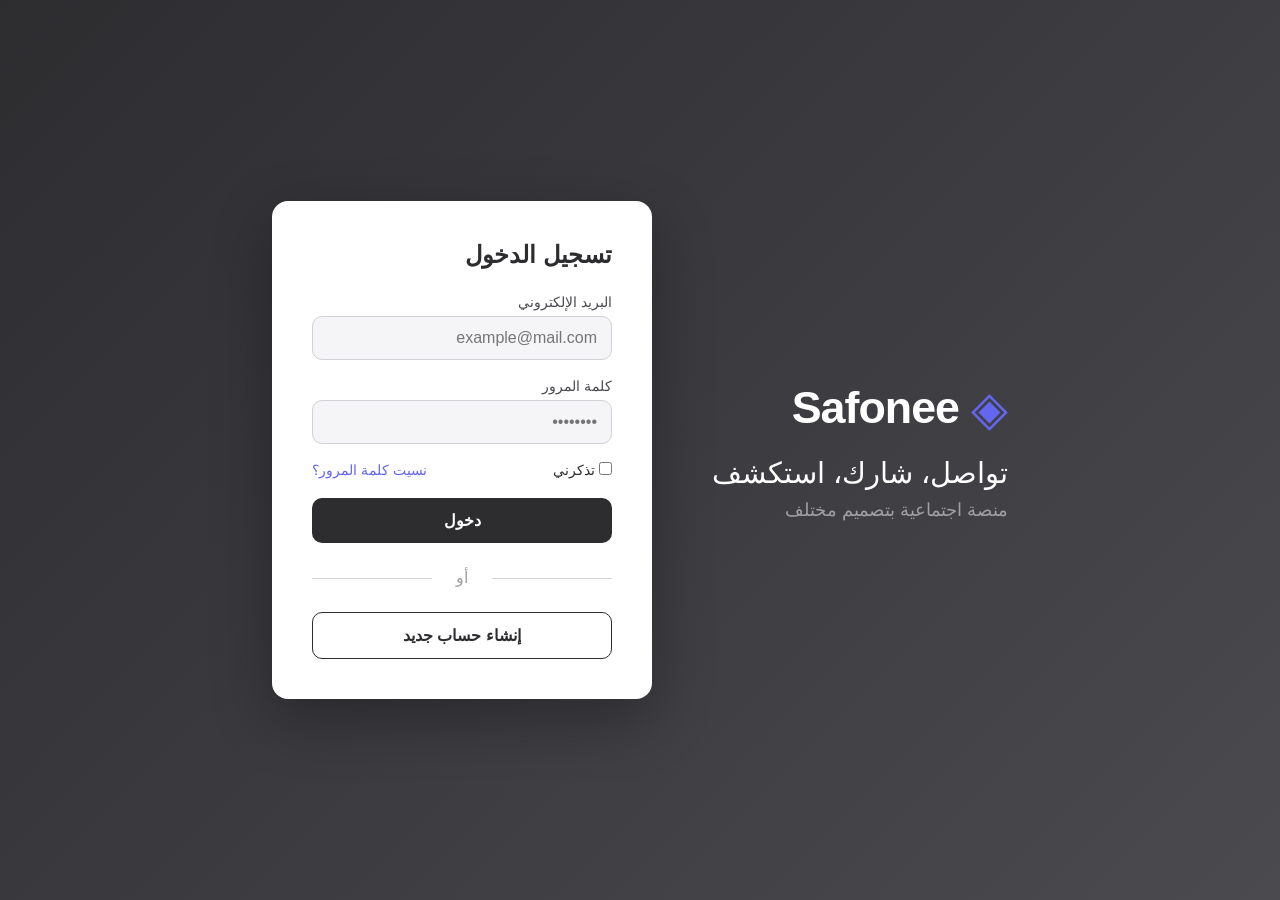
==== home.html @ d9a90263 "Add files via upload" ====
<!DOCTYPE html>
<html lang="ar" dir="rtl">
<head>
    <meta charset="UTF-8">
    <meta name="viewport" content="width=device-width, initial-scale=1.0">
    <title>Safonee - الرئيسية</title>
    <link rel="stylesheet" href="style.css">
</head>
<body class="home-page">
    
    <!-- الشريط العلوي -->
    <header class="top-bar">
        <div class="logo-small">
            <span class="logo-icon">◈</span>
            <h2>Safonee</h2>
        </div>
        <div class="user-actions">
            <button class="icon-btn" onclick="window.location.href='index.html'">🚪 خروج</button>
            <div class="avatar">أ</div>
        </div>
    </header>

    <div class="main-layout">
        <!-- المحتوى الرئيسي (المنشورات) -->
        <main class="feed">
            
            <!-- صندوق إنشاء منشور -->
            <div class="create-post">
                <div class="avatar-small">أ</div>
                <input type="text" id="postInput" placeholder="بماذا تفكر الآن؟">
                <button class="btn-post" onclick="createPost()">نشر</button>
            </div>

            <!-- منشور تجريبي 1 -->
            <article class="post">
                <div class="post-header">
                    <div class="avatar-small">س</div>
                    <div class="post-info">
                        <h4>سارة العلي</h4>
                        <span>منذ ساعتين · 🌍</span>
                    </div>
                </div>
                <p class="post-content">يوم رائع للتعلم واكتشاف أشياء جديدة في عالم البرمجة! 💻✨</p>
                <div class="post-actions">
                    <button onclick="toggleLike(this)">❤️ إعجاب</button>
                    <button>💬 تعليق</button>
                </div>
            </article>

        </main>
    </div>

    <!-- كود الجافاسكربت مدمج هنا لضمان عمله بدون مشاكل -->
    <script>
        // دالة إنشاء المنشور
        function createPost() {
            var input = document.getElementById('postInput');
            var content = input.value.trim();
            
            if (content) {
                var feed = document.querySelector('.feed');
                var createPostBox = document.querySelector('.create-post');
                
                var newPost = document.createElement('article');
                newPost.className = 'post';
                newPost.innerHTML = `
                    <div class="post-header">
                        <div class="avatar-small">أ</div>
                        <div class="post-info">
                            <h4>أنت</h4>
                            <span>الآن · 🌍</span>
                        </div>
                    </div>
                    <p class="post-content">${content}</p>
                    <div class="post-actions">
                        <button onclick="toggleLike(this)">❤️ إعجاب</button>
                        <button>💬 تعليق</button>
                    </div>
                `;
                
                // إضافة المنشور الجديد تحت صندوق الكتابة مباشرة
                createPostBox.parentNode.insertBefore(newPost, createPostBox.nextSibling);
                input.value = ''; // تفريغ الحقل
            } else {
                alert('اكتب شيئاً أولاً! ✍️');
            }
        }

        // دالة تغيير لون زر الإعجاب
        function toggleLike(btn) {
            if (btn.style.background === 'rgb(99, 102, 241)') {
                btn.style.background = '#f5f5f7';
                btn.style.color = '#2d2d30';
                btn.innerHTML = '❤️ إعجاب';
            } else {
                btn.style.background = '#6366f1';
                btn.style.color = 'white';
                btn.innerHTML = '❤️ أعجبني';
            }
        }
    </script>
</body><body class="home-page">
    <script>
        if (!sessionStorage.getItem('loggedIn')) {
            window.location.href = 'index.html';
        }
    </script>
</html>
---- style.css ----
* {
    margin: 0;
    padding: 0;
    box-sizing: border-box;
    font-family: 'Segoe UI', Tahoma, sans-serif;
}

body {
    background-color: #e8e8ec;
    color: #2d2d30;
    min-height: 100vh;
}

.login-page {
    display: flex;
    justify-content: center;
    align-items: center;
    min-height: 100vh;
    background: linear-gradient(135deg, #2d2d30 0%, #4a4a4f 100%);
}

.login-container {
    display: flex;
    gap: 60px;
    align-items: center;
    flex-wrap: wrap;
    justify-content: center;
    padding: 20px;
}

.brand-section {
    color: white;
    max-width: 400px;
}

.logo {
    display: flex;
    align-items: center;
    gap: 12px;
    margin-bottom: 20px;
}

.logo-icon {
    font-size: 3rem;
    color: #6366f1;
}

.logo h1, .logo-small h2 {
    font-size: 2.8rem;
    font-weight: 700;
    letter-spacing: -1px;
}

.tagline {
    font-size: 1.8rem;
    margin-bottom: 10px;
}

.sub-tagline {
    color: #a0a0a5;
    font-size: 1.1rem;
}

.login-card {
    background: #ffffff;
    padding: 40px;
    border-radius: 16px;
    width: 380px;
    box-shadow: 0 20px 60px rgba(0,0,0,0.3);
}

.login-card h2 {
    margin-bottom: 25px;
    color: #2d2d30;
    font-size: 1.5rem;
}

.input-group {
    margin-bottom: 18px;
}

.input-group label {
    display: block;
    margin-bottom: 6px;
    color: #4a4a4f;
    font-size: 0.9rem;
    font-weight: 500;
}

.input-group input {
    width: 100%;
    padding: 12px 14px;
    border: 1.5px solid #d1d1d6;
    border-radius: 10px;
    font-size: 1rem;
    background: #f5f5f7;
    transition: all 0.3s;
}

.input-group input:focus {
    outline: none;
    border-color: #6366f1;
    background: white;
}

.options-row {
    display: flex;
    justify-content: space-between;
    align-items: center;
    margin-bottom: 20px;
    font-size: 0.9rem;
}

.options-row a {
    color: #6366f1;
    text-decoration: none;
}

.btn-primary {
    width: 100%;
    padding: 13px;
    background: #2d2d30;
    color: white;
    border: none;
    border-radius: 10px;
    font-size: 1rem;
    font-weight: 600;
    cursor: pointer;
    transition: all 0.3s;
}

.btn-primary:hover {
    background: #6366f1;
    transform: translateY(-2px);
}

.divider {
    text-align: center;
    margin: 25px 0;
    position: relative;
    color: #a0a0a5;
}

.divider::before, .divider::after {
    content: '';
    position: absolute;
    top: 50%;
    width: 40%;
    height: 1px;
    background: #d1d1d6;
}

.divider::before { right: 0; }
.divider::after { left: 0; }

.btn-secondary {
    width: 100%;
    padding: 13px;
    background: transparent;
    color: #2d2d30;
    border: 1.5px solid #2d2d30;
    border-radius: 10px;
    font-size: 1rem;
    font-weight: 600;
    cursor: pointer;
    transition: all 0.3s;
}

.btn-secondary:hover {
    background: #2d2d30;
    color: white;
}

.top-bar {
    background: #2d2d30;
    padding: 12px 24px;
    display: flex;
    align-items: center;
    justify-content: space-between;
    position: sticky;
    top: 0;
    z-index: 100;
    box-shadow: 0 2px 10px rgba(0,0,0,0.1);
}

.logo-small {
    display: flex;
    align-items: center;
    gap: 8px;
    color: white;
}

.logo-small .logo-icon {
    font-size: 1.8rem;
}

.logo-small h2 {
    font-size: 1.5rem;
}

.search-box input {
    padding: 10px 16px;
    width: 300px;
    border: none;
    border-radius: 20px;
    background: #4a4a4f;
    color: white;
    font-size: 0.95rem;
}

.search-box input::placeholder {
    color: #a0a0a5;
}

.user-actions {
    display: flex;
    align-items: center;
    gap: 12px;
}

.icon-btn {
    background: #4a4a4f;
    border: none;
    width: 40px;
    height: 40px;
    border-radius: 50%;
    cursor: pointer;
    font-size: 1.1rem;
    transition: all 0.3s;
}

.icon-btn:hover {
    background: #6366f1;
}

.avatar {
    width: 40px;
    height: 40px;
    background: #6366f1;
    color: white;
    border-radius: 50%;
    display: flex;
    align-items: center;
    justify-content: center;
    font-weight: bold;
}

.main-layout {
    display: grid;
    grid-template-columns: 280px 1fr 300px;
    gap: 20px;
    max-width: 1300px;
    margin: 20px auto;
    padding: 0 20px;
}

.sidebar-right, .sidebar-left {
    position: sticky;
    top: 80px;
    height: fit-content;
}

.profile-card {
    background: white;
    padding: 24px;
    border-radius: 16px;
    text-align: center;
    margin-bottom: 16px;
}

.avatar-large {
    width: 80px;
    height: 80px;
    background: linear-gradient(135deg, #6366f1, #2d2d30);
    color: white;
    border-radius: 50%;
    display: flex;
    align-items: center;
    justify-content: center;
    font-size: 2rem;
    font-weight: bold;
    margin: 0 auto 12px;
}

.profile-card h3 {
    margin-bottom: 6px;
}

.bio {
    color: #a0a0a5;
    font-size: 0.9rem;
    margin-bottom: 16px;
}

.stats {
    display: flex;
    justify-content: space-around;
    padding-top: 16px;
    border-top: 1px solid #e8e8ec;
}

.stats div {
    text-align: center;
}

.stats strong {
    display: block;
    color: #2d2d30;
    font-size: 1.1rem;
}

.stats span {
    font-size: 0.8rem;
    color: #a0a0a5;
}

.menu {
    background: white;
    border-radius: 16px;
    padding: 12px;
}

.menu a {
    display: block;
    padding: 12px 16px;
    color: #2d2d30;
    text-decoration: none;
    border-radius: 10px;
    margin-bottom: 4px;
    transition: all 0.2s;
}

.menu a:hover, .menu a.active {
    background: #f5f5f7;
    color: #6366f1;
}

.feed {
    display: flex;
    flex-direction: column;
    gap: 16px;
}

.create-post {
    background: white;
    padding: 16px;
    border-radius: 16px;
    display: flex;
    align-items: center;
    gap: 12px;
}

.avatar-small {
    width: 44px;
    height: 44px;
    background: #6366f1;
    color: white;
    border-radius: 50%;
    display: flex;
    align-items: center;
    justify-content: center;
    font-weight: bold;
    flex-shrink: 0;
}

.create-post input {
    flex: 1;
    padding: 12px 16px;
    background: #f5f5f7;
    border: none;
    border-radius: 20px;
    font-size: 0.95rem;
}

.btn-post {
    padding: 10px 20px;
    background: #2d2d30;
    color: white;
    border: none;
    border-radius: 20px;
    cursor: pointer;
    font-weight: 600;
    transition: all 0.3s;
}

.btn-post:hover {
    background: #6366f1;
}

.post {
    background: white;
    border-radius: 16px;
    padding: 20px;
}

.post-header {
    display: flex;
    align-items: center;
    gap: 12px;
    margin-bottom: 14px;
}

.post-info h4 {
    font-size: 1rem;
    margin-bottom: 2px;
}

.post-info span {
    font-size: 0.85rem;
    color: #a0a0a5;
}

.post-content {
    font-size: 1rem;
    line-height: 1.6;
    margin-bottom: 14px;
}

.post-image {
    margin-bottom: 14px;
}

.placeholder-img {
    background: linear-gradient(135deg, #d1d1d6, #a0a0a5);
    height: 300px;
    border-radius: 12px;
    display: flex;
    align-items: center;
    justify-content: center;
    font-size: 3rem;
    color: white;
}

.post-actions {
    display: flex;
    gap: 8px;
    padding-top: 12px;
    border-top: 1px solid #e8e8ec;
}

.post-actions button {
    flex: 1;
    padding: 10px;
    background: #f5f5f7;
    border: none;
    border-radius: 10px;
    cursor: pointer;
    color: #2d2d30;
    font-weight: 500;
    transition: all 0.2s;
}

.post-actions button:hover {
    background: #e8e8ec;
    color: #6366f1;
}

.widget {
    background: white;
    padding: 20px;
    border-radius: 16px;
    margin-bottom: 16px;
}

.widget h3 {
    margin-bottom: 14px;
    font-size: 1.05rem;
}

.friend-suggestion {
    display: flex;
    align-items: center;
    gap: 10px;
    padding: 10px 0;
    border-bottom: 1px solid #f5f5f7;
}

.friend-suggestion:last-child {
    border-bottom: none;
}

.friend-suggestion strong {
    display: block;
    font-size: 0.95rem;
}

.friend-suggestion p {
    font-size: 0.8rem;
    color: #a0a0a5;
}

.friend-suggestion > div {
    flex: 1;
}

.btn-follow {
    padding: 6px 14px;
    background: #f5f5f7;
    border: none;
    border-radius: 16px;
    font-size: 0.85rem;
    cursor: pointer;
    font-weight: 600;
    transition: all 0.3s;
}

.btn-follow:hover {
    background: #6366f1;
    color: white;
}

.trending {
    list-style: none;
}

.trending li {
    padding: 8px 0;
    color: #6366f1;
    font-size: 0.95rem;
    cursor: pointer;
}

.trending li:hover {
    text-decoration: underline;
}

@media (max-width: 1024px) {
    .main-layout {
        grid-template-columns: 1fr;
    }
    .sidebar-left, .sidebar-right {
        display: none;
    }
    .search-box input {
        width: 180px;
    }
}

@media (max-width: 600px) {
    .login-card {
        width: 90%;
        padding: 30px 20px;
    }
    .logo h1 {
        font-size: 2rem;
    }
    .search-box {
        display: none;
    }
}
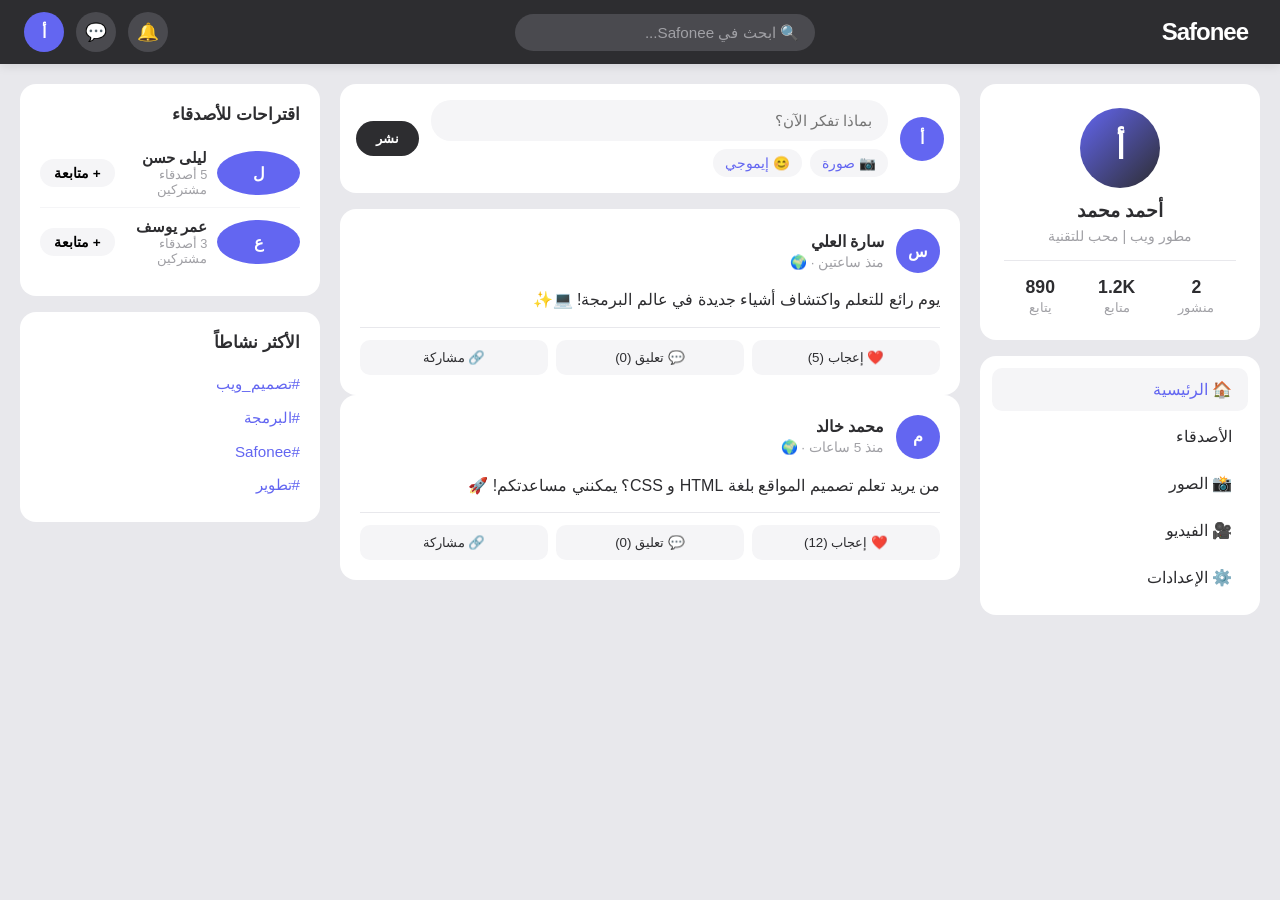
==== commit 6f815ef4: "Enhance home page layout and post features Refactored the home.html file to include a search box, im" ====
--- a/home.html
+++ b/home.html
@@ -7,102 +7,401 @@
     <link rel="stylesheet" href="style.css">
 </head>
 <body class="home-page">
-    
-    <!-- الشريط العلوي -->
     <header class="top-bar">
         <div class="logo-small">
-            <span class="logo-icon">◈</span>
+            <span class="logo-icon"></span>
             <h2>Safonee</h2>
         </div>
+        <div class="search-box">
+            <input type="text" placeholder="🔍 ابحث في Safonee...">
+        </div>
         <div class="user-actions">
-            <button class="icon-btn" onclick="window.location.href='index.html'">🚪 خروج</button>
-            <div class="avatar">أ</div>
+            <button class="icon-btn" onclick="alert('لا توجد إشعارات جديدة')">🔔</button>
+            <button class="icon-btn" onclick="alert('لا توجد رسائل جديدة')">💬</button>
+            <div class="avatar" onclick="logout()">أ</div>
         </div>
     </header>
 
     <div class="main-layout">
-        <!-- المحتوى الرئيسي (المنشورات) -->
+        <aside class="sidebar-right">
+            <div class="profile-card">
+                <div class="avatar-large">أ</div>
+                <h3 id="userName">أحمد محمد</h3>
+                <p class="bio">مطور ويب | محب للتقنية</p>
+                <div class="stats">
+                    <div><strong id="postCount">0</strong><span>منشور</span></div>
+                    <div><strong>1.2K</strong><span>متابع</span></div>
+                    <div><strong>890</strong><span>يتابع</span></div>
+                </div>
+            </div>
+            <nav class="menu">
+                <a href="#" class="active">🏠 الرئيسية</a>
+                <a href="#"> الأصدقاء</a>
+                <a href="#">📸 الصور</a>
+                <a href="#">🎥 الفيديو</a>
+                <a href="#">⚙️ الإعدادات</a>
+            </nav>
+        </aside>
+
         <main class="feed">
-            
-            <!-- صندوق إنشاء منشور -->
             <div class="create-post">
                 <div class="avatar-small">أ</div>
-                <input type="text" id="postInput" placeholder="بماذا تفكر الآن؟">
+                <div class="post-input-wrapper">
+                    <input type="text" id="postInput" placeholder="بماذا تفكر الآن؟">
+                    <div class="post-options">
+                        <button class="option-btn" onclick="document.getElementById('imageInput').click()">📷 صورة</button>
+                        <button class="option-btn">😊 إيموجي</button>
+                    </div>
+                    <input type="file" id="imageInput" accept="image/*" style="display:none" onchange="previewImage(event)">
+                    <div id="imagePreview" class="image-preview" style="display:none">
+                        <img id="previewImg" src="" alt="معاينة">
+                        <button class="remove-image" onclick="removeImage()">✕</button>
+                    </div>
+                </div>
                 <button class="btn-post" onclick="createPost()">نشر</button>
             </div>
 
-            <!-- منشور تجريبي 1 -->
-            <article class="post">
-                <div class="post-header">
-                    <div class="avatar-small">س</div>
-                    <div class="post-info">
-                        <h4>سارة العلي</h4>
-                        <span>منذ ساعتين · 🌍</span>
+            <div id="postsContainer"></div>
+        </main>
+
+        <aside class="sidebar-left">
+            <div class="widget">
+                <h3>اقتراحات للأصدقاء</h3>
+                <div class="friend-suggestion">
+                    <div class="avatar-small">ل</div>
+                    <div>
+                        <strong>ليلى حسن</strong>
+                        <p>5 أصدقاء مشتركين</p>
                     </div>
+                    <button class="btn-follow" onclick="toggleFollow(this)">+ متابعة</button>
                 </div>
-                <p class="post-content">يوم رائع للتعلم واكتشاف أشياء جديدة في عالم البرمجة! 💻✨</p>
-                <div class="post-actions">
-                    <button onclick="toggleLike(this)">❤️ إعجاب</button>
-                    <button>💬 تعليق</button>
+                <div class="friend-suggestion">
+                    <div class="avatar-small">ع</div>
+                    <div>
+                        <strong>عمر يوسف</strong>
+                        <p>3 أصدقاء مشتركين</p>
+                    </div>
+                    <button class="btn-follow" onclick="toggleFollow(this)">+ متابعة</button>
                 </div>
-            </article>
-
-        </main>
+            </div>
+
+            <div class="widget">
+                <h3>الأكثر نشاطاً</h3>
+                <ul class="trending">
+                    <li>#تصميم_ويب</li>
+                    <li>#البرمجة</li>
+                    <li>#Safonee</li>
+                    <li>#تطوير</li>
+                </ul>
+            </div>
+        </aside>
     </div>
 
-    <!-- كود الجافاسكربت مدمج هنا لضمان عمله بدون مشاكل -->
     <script>
-        // دالة إنشاء المنشور
+        let currentImage = null;
+
+        window.onload = function() {
+            loadPosts();
+        };
+
+        function previewImage(event) {
+            const file = event.target.files[0];
+            if (file) {
+                const reader = new FileReader();
+                reader.onload = function(e) {
+                    currentImage = e.target.result;
+                    document.getElementById('previewImg').src = currentImage;
+                    document.getElementById('imagePreview').style.display = 'block';
+                };
+                reader.readAsDataURL(file);
+            }
+        }
+
+        function removeImage() {
+            currentImage = null;
+            document.getElementById('imageInput').value = '';
+            document.getElementById('imagePreview').style.display = 'none';
+        }
+
         function createPost() {
             var input = document.getElementById('postInput');
             var content = input.value.trim();
             
-            if (content) {
-                var feed = document.querySelector('.feed');
-                var createPostBox = document.querySelector('.create-post');
+            if (content || currentImage) {
+                var posts = JSON.parse(localStorage.getItem('safonee_posts') || '[]');
                 
-                var newPost = document.createElement('article');
-                newPost.className = 'post';
-                newPost.innerHTML = `
-                    <div class="post-header">
-                        <div class="avatar-small">أ</div>
-                        <div class="post-info">
-                            <h4>أنت</h4>
-                            <span>الآن · 🌍</span>
+                var newPost = {
+                    id: Date.now(),
+                    content: content,
+                    image: currentImage,
+                    author: 'أنت',
+                    time: 'الآن',
+                    likes: 0,
+                    liked: false,
+                    comments: []
+                };
+                
+                posts.unshift(newPost);
+                localStorage.setItem('safonee_posts', JSON.stringify(posts));
+                
+                input.value = '';
+                removeImage();
+                loadPosts();
+            } else {
+                alert('اكتب شيئاً أو أضف صورة! ✍️');
+            }
+        }
+
+        function loadPosts() {
+            var posts = JSON.parse(localStorage.getItem('safonee_posts') || '[]');
+            var container = document.getElementById('postsContainer');
+            container.innerHTML = '';
+            
+            if (posts.length === 0) {
+                posts = [
+                    {
+                        id: 1,
+                        content: 'يوم رائع للتعلم واكتشاف أشياء جديدة في عالم البرمجة! 💻✨',
+                        image: null,
+                        author: 'سارة العلي',
+                        time: 'منذ ساعتين',
+                        likes: 5,
+                        liked: false,
+                        comments: []
+                    },
+                    {
+                        id: 2,
+                        content: 'من يريد تعلم تصميم المواقع بلغة HTML و CSS؟ يمكنني مساعدتكم! 🚀',
+                        image: null,
+                        author: 'محمد خالد',
+                        time: 'منذ 5 ساعات',
+                        likes: 12,
+                        liked: false,
+                        comments: []
+                    }
+                ];
+                localStorage.setItem('safonee_posts', JSON.stringify(posts));
+            }
+            
+            posts.forEach(function(post) {
+                var imageHTML = post.image ? `<div class="post-image"><img src="${post.image}" class="post-image-content" onclick="openImage('${post.image}')"></div>` : '';
+                var postHTML = `
+                    <article class="post">
+                        <div class="post-header">
+                            <div class="avatar-small">${post.author.charAt(0)}</div>
+                            <div class="post-info">
+                                <h4>${post.author}</h4>
+                                <span>${post.time} · 🌍</span>
+                            </div>
                         </div>
-                    </div>
-                    <p class="post-content">${content}</p>
-                    <div class="post-actions">
-                        <button onclick="toggleLike(this)">❤️ إعجاب</button>
-                        <button>💬 تعليق</button>
-                    </div>
+                        <p class="post-content">${post.content}</p>
+                        ${imageHTML}
+                        <div class="comments-section" id="comments-${post.id}">
+                            ${post.comments.map(c => `<div class="comment"><strong>${c.author}:</strong> ${c.text}</div>`).join('')}
+                        </div>
+                        <div class="post-actions">
+                            <button onclick="toggleLike(${post.id})" style="${post.liked ? 'background:#6366f1;color:white;' : ''}">❤️ ${post.liked ? 'أعجبني' : 'إعجاب'} (${post.likes})</button>
+                            <button onclick="toggleComments(${post.id})">💬 تعليق (${post.comments.length})</button>
+                            <button onclick="sharePost(${post.id})">🔗 مشاركة</button>
+                        </div>
+                        <div class="comment-input" id="commentInput-${post.id}" style="display:none;">
+                            <input type="text" placeholder="اكتب تعليقاً..." id="commentText-${post.id}">
+                            <button onclick="addComment(${post.id})">إرسال</button>
+                        </div>
+                    </article>
                 `;
+                container.innerHTML += postHTML;
+            });
+            
+            document.getElementById('postCount').textContent = posts.length;
+        }
+
+        function openImage(src) {
+            var modal = document.createElement('div');
+            modal.className = 'image-modal';
+            modal.innerHTML = `<span class="close-modal" onclick="this.parentElement.remove()">✕</span><img src="${src}">`;
+            document.body.appendChild(modal);
+        }
+
+        function toggleLike(postId) {
+            var posts = JSON.parse(localStorage.getItem('safonee_posts') || '[]');
+            var post = posts.find(p => p.id === postId);
+            
+            if (post) {
+                post.liked = !post.liked;
+                post.likes += post.liked ? 1 : -1;
+                localStorage.setItem('safonee_posts', JSON.stringify(posts));
+                loadPosts();
+            }
+        }
+
+        function toggleComments(postId) {
+            var commentInput = document.getElementById('commentInput-' + postId);
+            commentInput.style.display = commentInput.style.display === 'none' ? 'block' : 'none';
+        }
+
+        function addComment(postId) {
+            var input = document.getElementById('commentText-' + postId);
+            var text = input.value.trim();
+            
+            if (text) {
+                var posts = JSON.parse(localStorage.getItem('safonee_posts') || '[]');
+                var post = posts.find(p => p.id === postId);
                 
-                // إضافة المنشور الجديد تحت صندوق الكتابة مباشرة
-                createPostBox.parentNode.insertBefore(newPost, createPostBox.nextSibling);
-                input.value = ''; // تفريغ الحقل
+                if (post) {
+                    post.comments.push({ author: 'أنت', text: text });
+                    localStorage.setItem('safonee_posts', JSON.stringify(posts));
+                    loadPosts();
+                }
+            }
+        }
+
+        function sharePost(postId) {
+            alert('تم نسخ رابط المنشور! 🔗');
+        }
+
+        function toggleFollow(btn) {
+            if (btn.textContent.includes('+')) {
+                btn.textContent = '✓ متابعة';
+                btn.style.background = '#6366f1';
+                btn.style.color = 'white';
             } else {
-                alert('اكتب شيئاً أولاً! ✍️');
-            }
-        }
-
-        // دالة تغيير لون زر الإعجاب
-        function toggleLike(btn) {
-            if (btn.style.background === 'rgb(99, 102, 241)') {
+                btn.textContent = '+ متابعة';
                 btn.style.background = '#f5f5f7';
                 btn.style.color = '#2d2d30';
-                btn.innerHTML = '❤️ إعجاب';
-            } else {
-                btn.style.background = '#6366f1';
-                btn.style.color = 'white';
-                btn.innerHTML = '❤️ أعجبني';
+            }
+        }
+
+        function logout() {
+            if (confirm('هل تريد تسجيل الخروج؟')) {
+                sessionStorage.removeItem('loggedIn');
+                window.location.href = 'index.html';
             }
         }
     </script>
-</body><body class="home-page">
-    <script>
-        if (!sessionStorage.getItem('loggedIn')) {
-            window.location.href = 'index.html';
-        }
-    </script>
-</html>+
+    <style>
+        .post-input-wrapper {
+            flex: 1;
+            display: flex;
+            flex-direction: column;
+            gap: 8px;
+        }
+        .post-options {
+            display: flex;
+            gap: 8px;
+        }
+        .option-btn {
+            background: #f5f5f7;
+            border: none;
+            padding: 6px 12px;
+            border-radius: 16px;
+            cursor: pointer;
+            font-size: 0.85rem;
+            color: #6366f1;
+            transition: all 0.2s;
+        }
+        .option-btn:hover {
+            background: #e8e8ec;
+        }
+        .image-preview {
+            position: relative;
+            margin-top: 8px;
+            border-radius: 12px;
+            overflow: hidden;
+        }
+        .image-preview img {
+            width: 100%;
+            max-height: 200px;
+            object-fit: cover;
+            border-radius: 12px;
+        }
+        .remove-image {
+            position: absolute;
+            top: 8px;
+            left: 8px;
+            background: rgba(0,0,0,0.7);
+            color: white;
+            border: none;
+            width: 30px;
+            height: 30px;
+            border-radius: 50%;
+            cursor: pointer;
+            font-size: 1rem;
+        }
+        .post-image-content {
+            width: 100%;
+            max-height: 400px;
+            object-fit: cover;
+            border-radius: 12px;
+            cursor: pointer;
+            transition: transform 0.3s;
+        }
+        .post-image-content:hover {
+            transform: scale(1.02);
+        }
+        .image-modal {
+            position: fixed;
+            top: 0;
+            left: 0;
+            width: 100%;
+            height: 100%;
+            background: rgba(0,0,0,0.9);
+            display: flex;
+            justify-content: center;
+            align-items: center;
+            z-index: 1000;
+            cursor: pointer;
+        }
+        .image-modal img {
+            max-width: 90%;
+            max-height: 90%;
+            border-radius: 12px;
+        }
+        .close-modal {
+            position: absolute;
+            top: 20px;
+            right: 20px;
+            color: white;
+            font-size: 2rem;
+            cursor: pointer;
+            background: rgba(0,0,0,0.5);
+            width: 50px;
+            height: 50px;
+            border-radius: 50%;
+            display: flex;
+            align-items: center;
+            justify-content: center;
+        }
+        .comment {
+            background: #f5f5f7;
+            padding: 8px 12px;
+            border-radius: 8px;
+            margin: 5px 0;
+            font-size: 0.9rem;
+        }
+        .comment-input {
+            display: flex;
+            gap: 8px;
+            margin-top: 10px;
+            padding-top: 10px;
+            border-top: 1px solid #e8e8ec;
+        }
+        .comment-input input {
+            flex: 1;
+            padding: 8px 12px;
+            border: 1px solid #d1d1d6;
+            border-radius: 20px;
+            font-size: 0.9rem;
+        }
+        .comment-input button {
+            padding: 8px 16px;
+            background: #6366f1;
+            color: white;
+            border: none;
+            border-radius: 20px;
+            cursor: pointer;
+        }
+    </style>
+</body>
+</html>
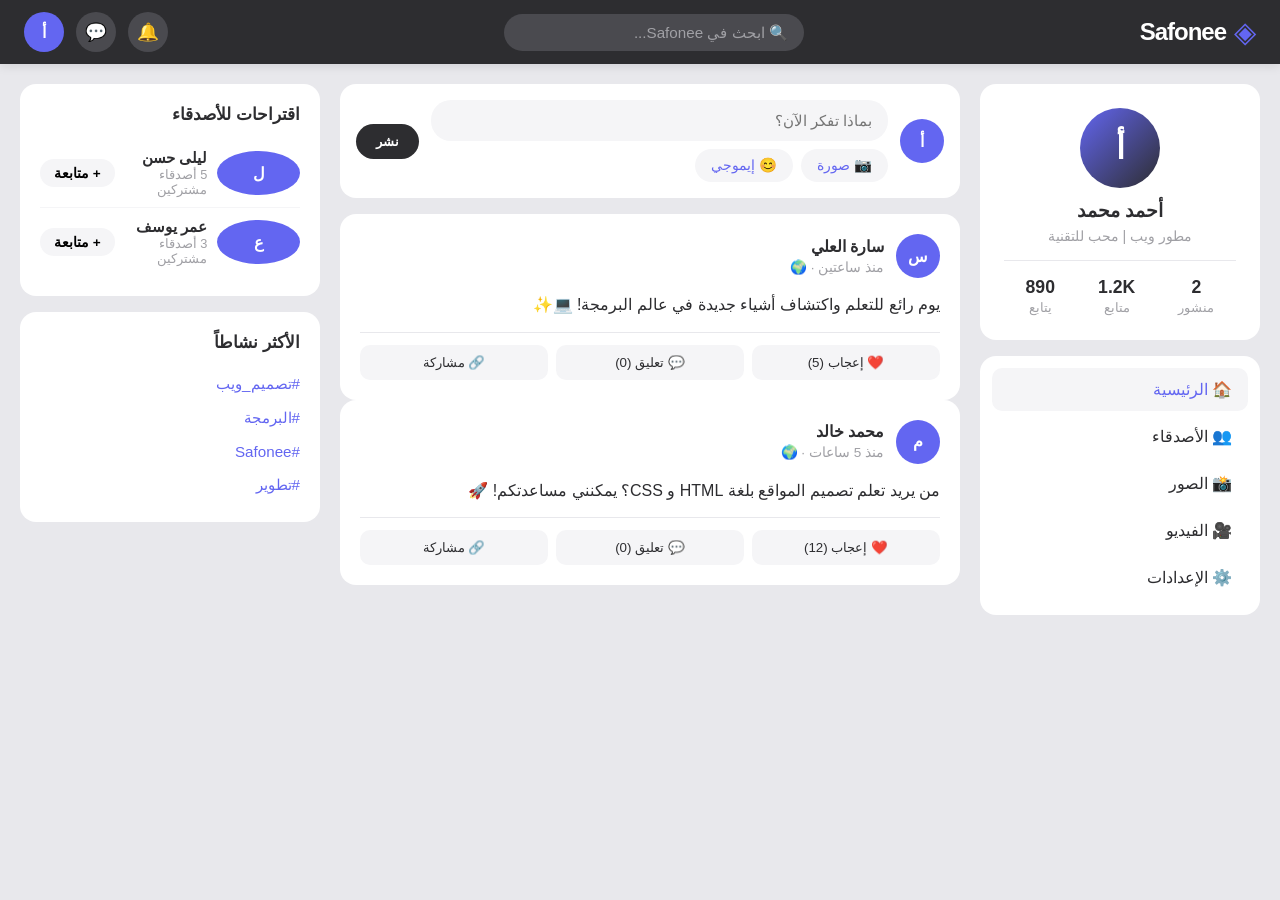
==== commit 827ef547: "Refactor home.html for improved layout and features Updated the home page layout and functionality, " ====
--- a/home.html
+++ b/home.html
@@ -9,7 +9,7 @@
 <body class="home-page">
     <header class="top-bar">
         <div class="logo-small">
-            <span class="logo-icon"></span>
+            <span class="logo-icon">◈</span>
             <h2>Safonee</h2>
         </div>
         <div class="search-box">
@@ -36,7 +36,7 @@
             </div>
             <nav class="menu">
                 <a href="#" class="active">🏠 الرئيسية</a>
-                <a href="#"> الأصدقاء</a>
+                <a href="#">👥 الأصدقاء</a>
                 <a href="#">📸 الصور</a>
                 <a href="#">🎥 الفيديو</a>
                 <a href="#">⚙️ الإعدادات</a>
@@ -48,14 +48,16 @@
                 <div class="avatar-small">أ</div>
                 <div class="post-input-wrapper">
                     <input type="text" id="postInput" placeholder="بماذا تفكر الآن؟">
+                    <div id="imagePreviewContainer" style="display:none; position:relative; margin-top:10px;">
+                        <img id="previewImg" style="width:100%; border-radius:12px; max-height:300px; object-fit:cover;">
+                        <button onclick="removeImage()" style="position:absolute; top:10px; left:10px; background:rgba(0,0,0,0.7); color:white; border:none; width:35px; height:35px; border-radius:50%; cursor:pointer; font-size:1.2rem;">✕</button>
+                    </div>
                     <div class="post-options">
-                        <button class="option-btn" onclick="document.getElementById('imageInput').click()">📷 صورة</button>
-                        <button class="option-btn">😊 إيموجي</button>
-                    </div>
-                    <input type="file" id="imageInput" accept="image/*" style="display:none" onchange="previewImage(event)">
-                    <div id="imagePreview" class="image-preview" style="display:none">
-                        <img id="previewImg" src="" alt="معاينة">
-                        <button class="remove-image" onclick="removeImage()">✕</button>
+                        <label class="option-btn">
+                            📷 صورة
+                            <input type="file" id="imageInput" accept="image/*" style="display:none" onchange="handleImageSelect(event)">
+                        </label>
+                        <button class="option-btn" onclick="alert('قريباً!')">😊 إيموجي</button>
                     </div>
                 </div>
                 <button class="btn-post" onclick="createPost()">نشر</button>
@@ -104,23 +106,61 @@
             loadPosts();
         };
 
-        function previewImage(event) {
+        // ضغط الصورة قبل الحفظ
+        function compressImage(file, callback) {
+            const reader = new FileReader();
+            reader.onload = function(e) {
+                const img = new Image();
+                img.onload = function() {
+                    const canvas = document.createElement('canvas');
+                    const ctx = canvas.getContext('2d');
+                    
+                    // تحديد الحجم الأقصى
+                    const maxWidth = 800;
+                    const maxHeight = 800;
+                    let width = img.width;
+                    let height = img.height;
+                    
+                    if (width > height) {
+                        if (width > maxWidth) {
+                            height *= maxWidth / width;
+                            width = maxWidth;
+                        }
+                    } else {
+                        if (height > maxHeight) {
+                            width *= maxHeight / height;
+                            height = maxHeight;
+                        }
+                    }
+                    
+                    canvas.width = width;
+                    canvas.height = height;
+                    ctx.drawImage(img, 0, 0, width, height);
+                    
+                    // ضغط بجودة 70%
+                    const compressed = canvas.toDataURL('image/jpeg', 0.7);
+                    callback(compressed);
+                };
+                img.src = e.target.result;
+            };
+            reader.readAsDataURL(file);
+        }
+
+        function handleImageSelect(event) {
             const file = event.target.files[0];
             if (file) {
-                const reader = new FileReader();
-                reader.onload = function(e) {
-                    currentImage = e.target.result;
-                    document.getElementById('previewImg').src = currentImage;
-                    document.getElementById('imagePreview').style.display = 'block';
-                };
-                reader.readAsDataURL(file);
+                compressImage(file, function(compressed) {
+                    currentImage = compressed;
+                    document.getElementById('previewImg').src = compressed;
+                    document.getElementById('imagePreviewContainer').style.display = 'block';
+                });
             }
         }
 
         function removeImage() {
             currentImage = null;
             document.getElementById('imageInput').value = '';
-            document.getElementById('imagePreview').style.display = 'none';
+            document.getElementById('imagePreviewContainer').style.display = 'none';
         }
 
         function createPost() {
@@ -184,7 +224,15 @@
             }
             
             posts.forEach(function(post) {
-                var imageHTML = post.image ? `<div class="post-image"><img src="${post.image}" class="post-image-content" onclick="openImage('${post.image}')"></div>` : '';
+                var imageHTML = '';
+                if (post.image) {
+                    imageHTML = `
+                        <div class="post-image-container">
+                            <img src="${post.image}" class="post-image" onclick="openImageModal('${post.image}')">
+                        </div>
+                    `;
+                }
+                
                 var postHTML = `
                     <article class="post">
                         <div class="post-header">
@@ -194,14 +242,18 @@
                                 <span>${post.time} · 🌍</span>
                             </div>
                         </div>
-                        <p class="post-content">${post.content}</p>
+                        ${post.content ? `<p class="post-content">${post.content}</p>` : ''}
                         ${imageHTML}
                         <div class="comments-section" id="comments-${post.id}">
                             ${post.comments.map(c => `<div class="comment"><strong>${c.author}:</strong> ${c.text}</div>`).join('')}
                         </div>
                         <div class="post-actions">
-                            <button onclick="toggleLike(${post.id})" style="${post.liked ? 'background:#6366f1;color:white;' : ''}">❤️ ${post.liked ? 'أعجبني' : 'إعجاب'} (${post.likes})</button>
-                            <button onclick="toggleComments(${post.id})">💬 تعليق (${post.comments.length})</button>
+                            <button onclick="toggleLike(${post.id})" style="${post.liked ? 'background:#6366f1;color:white;' : ''}">
+                                ❤️ ${post.liked ? 'أعجبني' : 'إعجاب'} (${post.likes})
+                            </button>
+                            <button onclick="toggleComments(${post.id})">
+                                💬 تعليق (${post.comments.length})
+                            </button>
                             <button onclick="sharePost(${post.id})">🔗 مشاركة</button>
                         </div>
                         <div class="comment-input" id="commentInput-${post.id}" style="display:none;">
@@ -216,10 +268,14 @@
             document.getElementById('postCount').textContent = posts.length;
         }
 
-        function openImage(src) {
+        function openImageModal(src) {
             var modal = document.createElement('div');
             modal.className = 'image-modal';
-            modal.innerHTML = `<span class="close-modal" onclick="this.parentElement.remove()">✕</span><img src="${src}">`;
+            modal.onclick = function() { this.remove(); };
+            modal.innerHTML = `
+                <span class="close-modal">✕</span>
+                <img src="${src}" style="max-width:90%; max-height:90%; border-radius:12px;">
+            `;
             document.body.appendChild(modal);
         }
 
@@ -294,50 +350,32 @@
         .option-btn {
             background: #f5f5f7;
             border: none;
-            padding: 6px 12px;
-            border-radius: 16px;
+            padding: 8px 16px;
+            border-radius: 20px;
             cursor: pointer;
-            font-size: 0.85rem;
+            font-size: 0.9rem;
             color: #6366f1;
             transition: all 0.2s;
+            display: inline-flex;
+            align-items: center;
+            gap: 5px;
         }
         .option-btn:hover {
             background: #e8e8ec;
         }
-        .image-preview {
-            position: relative;
-            margin-top: 8px;
+        .post-image-container {
+            margin: 15px 0;
             border-radius: 12px;
             overflow: hidden;
         }
-        .image-preview img {
+        .post-image {
             width: 100%;
-            max-height: 200px;
+            max-height: 500px;
             object-fit: cover;
-            border-radius: 12px;
-        }
-        .remove-image {
-            position: absolute;
-            top: 8px;
-            left: 8px;
-            background: rgba(0,0,0,0.7);
-            color: white;
-            border: none;
-            width: 30px;
-            height: 30px;
-            border-radius: 50%;
-            cursor: pointer;
-            font-size: 1rem;
-        }
-        .post-image-content {
-            width: 100%;
-            max-height: 400px;
-            object-fit: cover;
-            border-radius: 12px;
             cursor: pointer;
             transition: transform 0.3s;
         }
-        .post-image-content:hover {
+        .post-image:hover {
             transform: scale(1.02);
         }
         .image-modal {
@@ -346,17 +384,12 @@
             left: 0;
             width: 100%;
             height: 100%;
-            background: rgba(0,0,0,0.9);
+            background: rgba(0,0,0,0.95);
             display: flex;
             justify-content: center;
             align-items: center;
             z-index: 1000;
             cursor: pointer;
-        }
-        .image-modal img {
-            max-width: 90%;
-            max-height: 90%;
-            border-radius: 12px;
         }
         .close-modal {
             position: absolute;
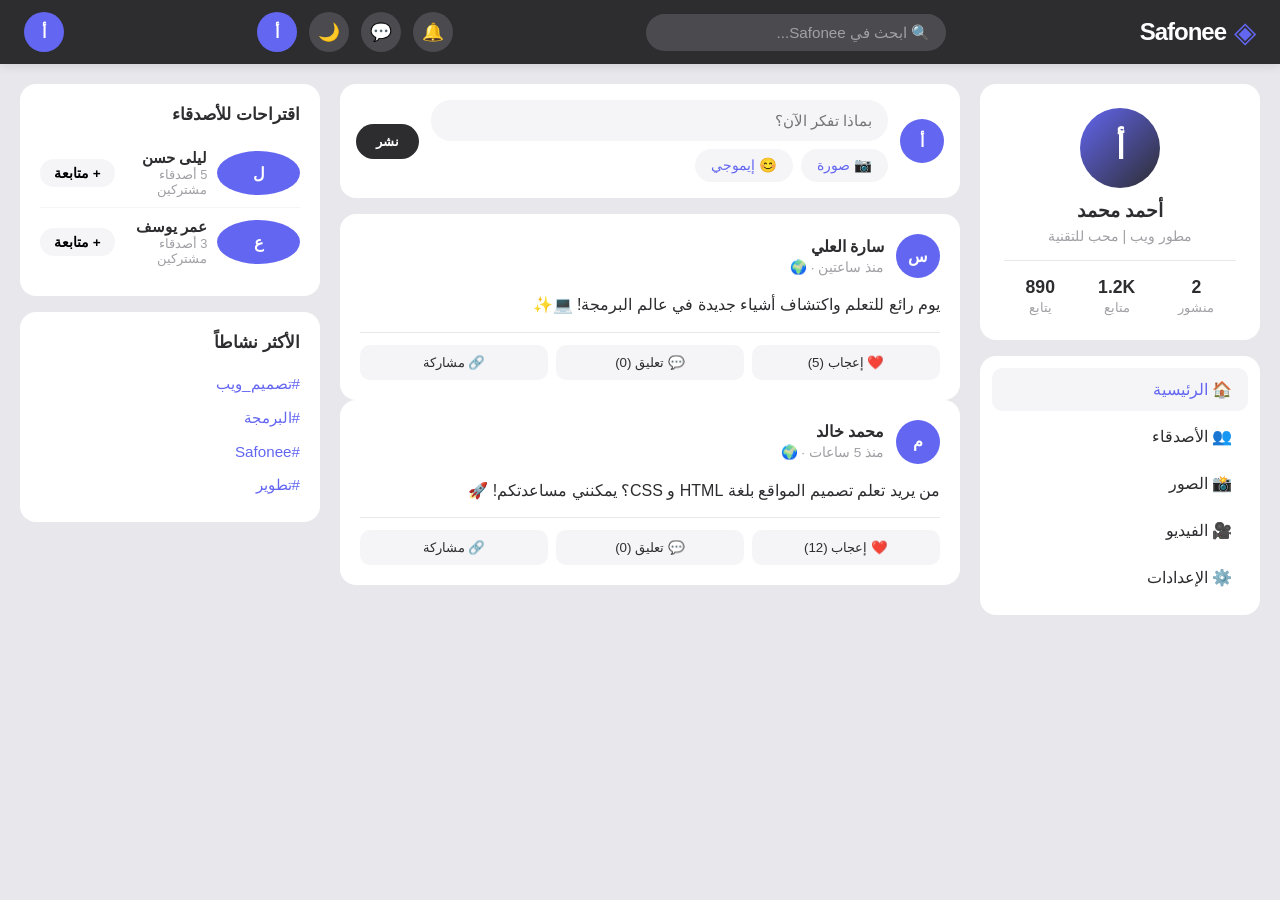
==== commit 6c3cfe2e: "Revamp home.html with new layout and features Updated the home page layout and functionality, includ" ====
--- a/home.html
+++ b/home.html
@@ -15,9 +15,12 @@
         <div class="search-box">
             <input type="text" placeholder="🔍 ابحث في Safonee...">
         </div>
-        <div class="user-actions">
+                <div class="user-actions">
             <button class="icon-btn" onclick="alert('لا توجد إشعارات جديدة')">🔔</button>
-            <button class="icon-btn" onclick="alert('لا توجد رسائل جديدة')">💬</button>
+            <button class="icon-btn" onclick="window.location.href='chat.html'">💬</button>
+            <button class="icon-btn" onclick="toggleDarkMode()">🌙</button>
+            <div class="avatar" onclick="window.location.href='profile.html'">أ</div>
+        </div>
             <div class="avatar" onclick="logout()">أ</div>
         </div>
     </header>
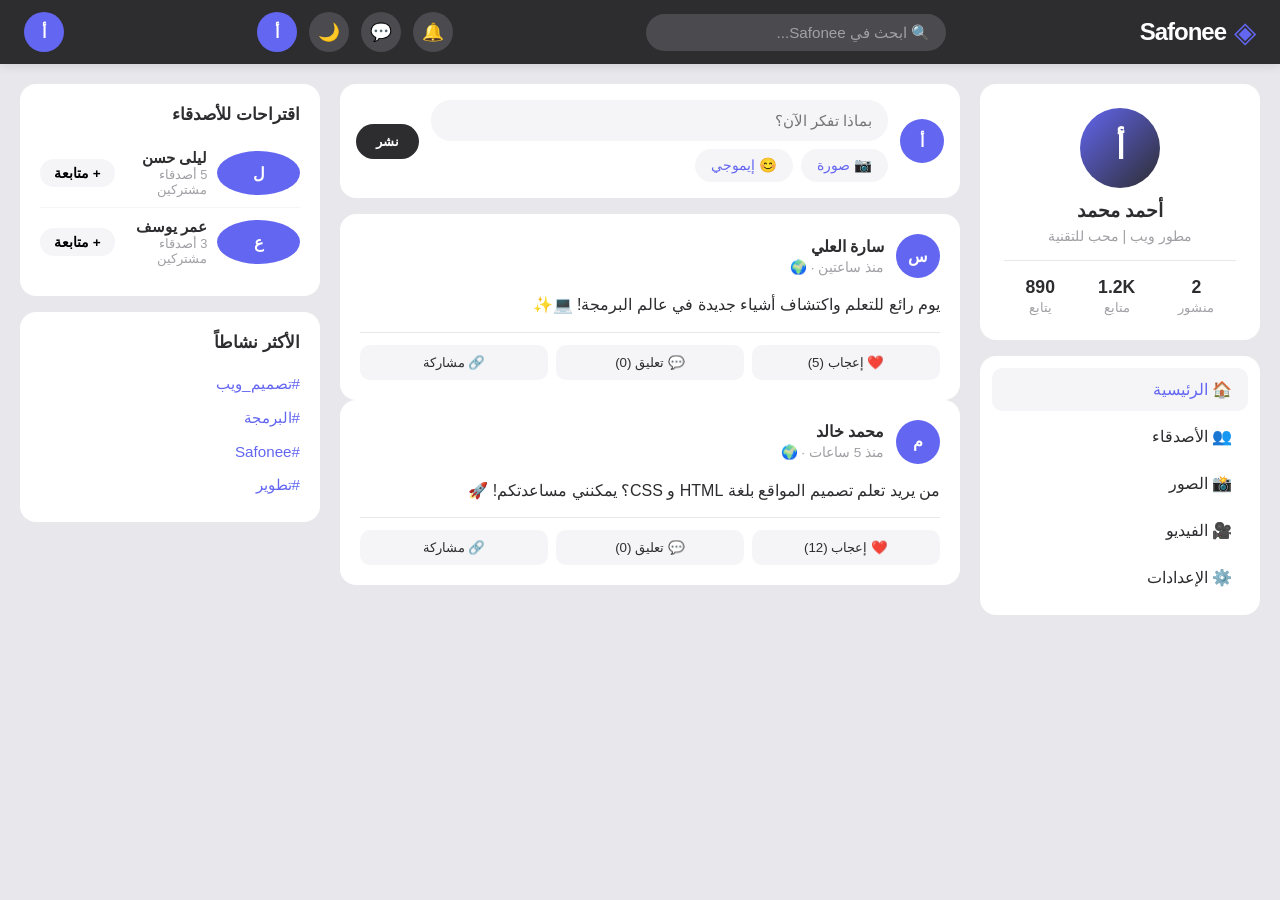
==== commit 8a50d600: "Add Google site verification meta tag Added Google site verification meta tag to the head section." ====
--- a/home.html
+++ b/home.html
@@ -5,6 +5,7 @@
     <meta name="viewport" content="width=device-width, initial-scale=1.0">
     <title>Safonee - الرئيسية</title>
     <link rel="stylesheet" href="style.css">
+    <meta name="google-site-verification" content="NyupvUuVcfA1qILuoCXQUAfo5yM9X4PHXd39SZ7uKg0" />
 </head>
 <body class="home-page">
     <header class="top-bar">
@@ -337,6 +338,14 @@
                 window.location.href = 'index.html';
             }
         }
+                function toggleDarkMode() {
+            document.body.classList.toggle('dark-mode');
+            localStorage.setItem('darkMode', document.body.classList.contains('dark-mode'));
+        }
+
+        if (localStorage.getItem('darkMode') === 'true') {
+            document.body.classList.add('dark-mode');
+        }
     </script>
 
     <style>
--- a/style.css
+++ b/style.css
@@ -547,4 +547,10 @@
     .search-box {
         display: none;
     }
-}+}
+        <div class="user-actions">
+            <button class="icon-btn" onclick="alert('لا توجد إشعارات جديدة')">🔔</button>
+            <button class="icon-btn" onclick="window.location.href='chat.html'">💬</button>
+            <button class="icon-btn" onclick="toggleDarkMode()">🌙</button>
+            <div class="avatar" onclick="window.location.href='profile.html'">أ</div>
+        </div>
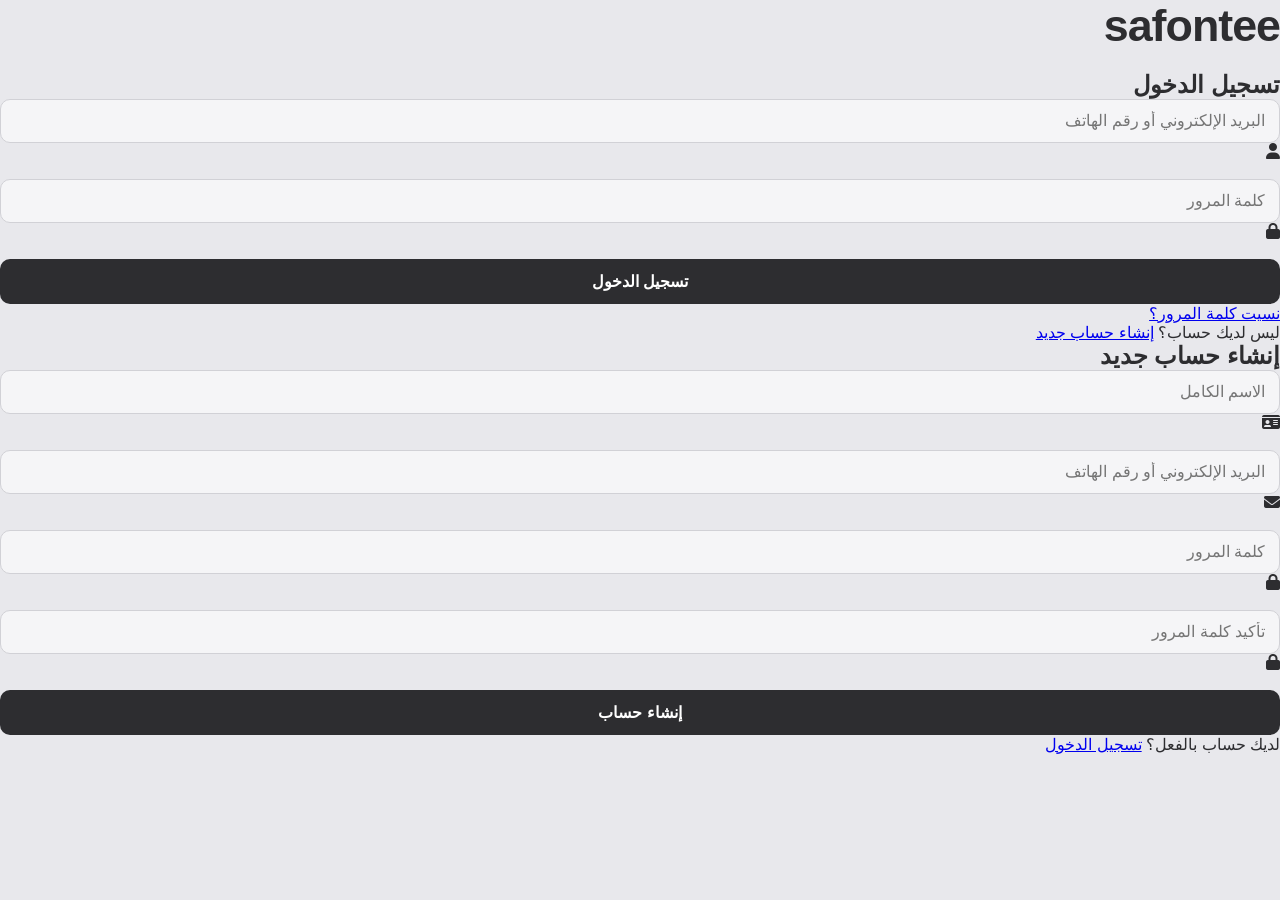
==== commit 7fd54dff: "Refactor home.html for login and registration forms" ====
--- a/home.html
+++ b/home.html
@@ -3,450 +3,66 @@
 <head>
     <meta charset="UTF-8">
     <meta name="viewport" content="width=device-width, initial-scale=1.0">
-    <title>Safonee - الرئيسية</title>
+    <title>safontee - تسجيل الدخول</title>
     <link rel="stylesheet" href="style.css">
-    <meta name="google-site-verification" content="NyupvUuVcfA1qILuoCXQUAfo5yM9X4PHXd39SZ7uKg0" />
+    <link rel="stylesheet" href="https://cdnjs.cloudflare.com/ajax/libs/font-awesome/6.4.0/css/all.min.css">
 </head>
-<body class="home-page">
-    <header class="top-bar">
-        <div class="logo-small">
-            <span class="logo-icon">◈</span>
-            <h2>Safonee</h2>
+<body>
+    <div class="container">
+        <div class="logo">
+            <h1>safontee</h1>
         </div>
-        <div class="search-box">
-            <input type="text" placeholder="🔍 ابحث في Safonee...">
+
+        <!-- نموذج تسجيل الدخول -->
+        <div class="form-box login active" id="loginForm">
+            <h2>تسجيل الدخول</h2>
+            <form>
+                <div class="input-group">
+                    <input type="text" placeholder="البريد الإلكتروني أو رقم الهاتف" required>
+                    <i class="fas fa-user"></i>
+                </div>
+                <div class="input-group">
+                    <input type="password" placeholder="كلمة المرور" required>
+                    <i class="fas fa-lock"></i>
+                </div>
+                <button type="submit" class="btn-primary">تسجيل الدخول</button>
+                <div class="links">
+                    <a href="#">نسيت كلمة المرور؟</a>
+                </div>
+            </form>
+            <div class="switch-text">
+                <p>ليس لديك حساب؟ <a href="#" id="showRegister">إنشاء حساب جديد</a></p>
+            </div>
         </div>
-                <div class="user-actions">
-            <button class="icon-btn" onclick="alert('لا توجد إشعارات جديدة')">🔔</button>
-            <button class="icon-btn" onclick="window.location.href='chat.html'">💬</button>
-            <button class="icon-btn" onclick="toggleDarkMode()">🌙</button>
-            <div class="avatar" onclick="window.location.href='profile.html'">أ</div>
+
+        <!-- نموذج إنشاء حساب -->
+        <div class="form-box register" id="registerForm">
+            <h2>إنشاء حساب جديد</h2>
+            <form>
+                <div class="input-group">
+                    <input type="text" placeholder="الاسم الكامل" required>
+                    <i class="fas fa-id-card"></i>
+                </div>
+                <div class="input-group">
+                    <input type="text" placeholder="البريد الإلكتروني أو رقم الهاتف" required>
+                    <i class="fas fa-envelope"></i>
+                </div>
+                <div class="input-group">
+                    <input type="password" placeholder="كلمة المرور" required>
+                    <i class="fas fa-lock"></i>
+                </div>
+                <div class="input-group">
+                    <input type="password" placeholder="تأكيد كلمة المرور" required>
+                    <i class="fas fa-lock"></i>
+                </div>
+                <button type="submit" class="btn-primary">إنشاء حساب</button>
+            </form>
+            <div class="switch-text">
+                <p>لديك حساب بالفعل؟ <a href="#" id="showLogin">تسجيل الدخول</a></p>
+            </div>
         </div>
-            <div class="avatar" onclick="logout()">أ</div>
-        </div>
-    </header>
-
-    <div class="main-layout">
-        <aside class="sidebar-right">
-            <div class="profile-card">
-                <div class="avatar-large">أ</div>
-                <h3 id="userName">أحمد محمد</h3>
-                <p class="bio">مطور ويب | محب للتقنية</p>
-                <div class="stats">
-                    <div><strong id="postCount">0</strong><span>منشور</span></div>
-                    <div><strong>1.2K</strong><span>متابع</span></div>
-                    <div><strong>890</strong><span>يتابع</span></div>
-                </div>
-            </div>
-            <nav class="menu">
-                <a href="#" class="active">🏠 الرئيسية</a>
-                <a href="#">👥 الأصدقاء</a>
-                <a href="#">📸 الصور</a>
-                <a href="#">🎥 الفيديو</a>
-                <a href="#">⚙️ الإعدادات</a>
-            </nav>
-        </aside>
-
-        <main class="feed">
-            <div class="create-post">
-                <div class="avatar-small">أ</div>
-                <div class="post-input-wrapper">
-                    <input type="text" id="postInput" placeholder="بماذا تفكر الآن؟">
-                    <div id="imagePreviewContainer" style="display:none; position:relative; margin-top:10px;">
-                        <img id="previewImg" style="width:100%; border-radius:12px; max-height:300px; object-fit:cover;">
-                        <button onclick="removeImage()" style="position:absolute; top:10px; left:10px; background:rgba(0,0,0,0.7); color:white; border:none; width:35px; height:35px; border-radius:50%; cursor:pointer; font-size:1.2rem;">✕</button>
-                    </div>
-                    <div class="post-options">
-                        <label class="option-btn">
-                            📷 صورة
-                            <input type="file" id="imageInput" accept="image/*" style="display:none" onchange="handleImageSelect(event)">
-                        </label>
-                        <button class="option-btn" onclick="alert('قريباً!')">😊 إيموجي</button>
-                    </div>
-                </div>
-                <button class="btn-post" onclick="createPost()">نشر</button>
-            </div>
-
-            <div id="postsContainer"></div>
-        </main>
-
-        <aside class="sidebar-left">
-            <div class="widget">
-                <h3>اقتراحات للأصدقاء</h3>
-                <div class="friend-suggestion">
-                    <div class="avatar-small">ل</div>
-                    <div>
-                        <strong>ليلى حسن</strong>
-                        <p>5 أصدقاء مشتركين</p>
-                    </div>
-                    <button class="btn-follow" onclick="toggleFollow(this)">+ متابعة</button>
-                </div>
-                <div class="friend-suggestion">
-                    <div class="avatar-small">ع</div>
-                    <div>
-                        <strong>عمر يوسف</strong>
-                        <p>3 أصدقاء مشتركين</p>
-                    </div>
-                    <button class="btn-follow" onclick="toggleFollow(this)">+ متابعة</button>
-                </div>
-            </div>
-
-            <div class="widget">
-                <h3>الأكثر نشاطاً</h3>
-                <ul class="trending">
-                    <li>#تصميم_ويب</li>
-                    <li>#البرمجة</li>
-                    <li>#Safonee</li>
-                    <li>#تطوير</li>
-                </ul>
-            </div>
-        </aside>
     </div>
 
-    <script>
-        let currentImage = null;
-
-        window.onload = function() {
-            loadPosts();
-        };
-
-        // ضغط الصورة قبل الحفظ
-        function compressImage(file, callback) {
-            const reader = new FileReader();
-            reader.onload = function(e) {
-                const img = new Image();
-                img.onload = function() {
-                    const canvas = document.createElement('canvas');
-                    const ctx = canvas.getContext('2d');
-                    
-                    // تحديد الحجم الأقصى
-                    const maxWidth = 800;
-                    const maxHeight = 800;
-                    let width = img.width;
-                    let height = img.height;
-                    
-                    if (width > height) {
-                        if (width > maxWidth) {
-                            height *= maxWidth / width;
-                            width = maxWidth;
-                        }
-                    } else {
-                        if (height > maxHeight) {
-                            width *= maxHeight / height;
-                            height = maxHeight;
-                        }
-                    }
-                    
-                    canvas.width = width;
-                    canvas.height = height;
-                    ctx.drawImage(img, 0, 0, width, height);
-                    
-                    // ضغط بجودة 70%
-                    const compressed = canvas.toDataURL('image/jpeg', 0.7);
-                    callback(compressed);
-                };
-                img.src = e.target.result;
-            };
-            reader.readAsDataURL(file);
-        }
-
-        function handleImageSelect(event) {
-            const file = event.target.files[0];
-            if (file) {
-                compressImage(file, function(compressed) {
-                    currentImage = compressed;
-                    document.getElementById('previewImg').src = compressed;
-                    document.getElementById('imagePreviewContainer').style.display = 'block';
-                });
-            }
-        }
-
-        function removeImage() {
-            currentImage = null;
-            document.getElementById('imageInput').value = '';
-            document.getElementById('imagePreviewContainer').style.display = 'none';
-        }
-
-        function createPost() {
-            var input = document.getElementById('postInput');
-            var content = input.value.trim();
-            
-            if (content || currentImage) {
-                var posts = JSON.parse(localStorage.getItem('safonee_posts') || '[]');
-                
-                var newPost = {
-                    id: Date.now(),
-                    content: content,
-                    image: currentImage,
-                    author: 'أنت',
-                    time: 'الآن',
-                    likes: 0,
-                    liked: false,
-                    comments: []
-                };
-                
-                posts.unshift(newPost);
-                localStorage.setItem('safonee_posts', JSON.stringify(posts));
-                
-                input.value = '';
-                removeImage();
-                loadPosts();
-            } else {
-                alert('اكتب شيئاً أو أضف صورة! ✍️');
-            }
-        }
-
-        function loadPosts() {
-            var posts = JSON.parse(localStorage.getItem('safonee_posts') || '[]');
-            var container = document.getElementById('postsContainer');
-            container.innerHTML = '';
-            
-            if (posts.length === 0) {
-                posts = [
-                    {
-                        id: 1,
-                        content: 'يوم رائع للتعلم واكتشاف أشياء جديدة في عالم البرمجة! 💻✨',
-                        image: null,
-                        author: 'سارة العلي',
-                        time: 'منذ ساعتين',
-                        likes: 5,
-                        liked: false,
-                        comments: []
-                    },
-                    {
-                        id: 2,
-                        content: 'من يريد تعلم تصميم المواقع بلغة HTML و CSS؟ يمكنني مساعدتكم! 🚀',
-                        image: null,
-                        author: 'محمد خالد',
-                        time: 'منذ 5 ساعات',
-                        likes: 12,
-                        liked: false,
-                        comments: []
-                    }
-                ];
-                localStorage.setItem('safonee_posts', JSON.stringify(posts));
-            }
-            
-            posts.forEach(function(post) {
-                var imageHTML = '';
-                if (post.image) {
-                    imageHTML = `
-                        <div class="post-image-container">
-                            <img src="${post.image}" class="post-image" onclick="openImageModal('${post.image}')">
-                        </div>
-                    `;
-                }
-                
-                var postHTML = `
-                    <article class="post">
-                        <div class="post-header">
-                            <div class="avatar-small">${post.author.charAt(0)}</div>
-                            <div class="post-info">
-                                <h4>${post.author}</h4>
-                                <span>${post.time} · 🌍</span>
-                            </div>
-                        </div>
-                        ${post.content ? `<p class="post-content">${post.content}</p>` : ''}
-                        ${imageHTML}
-                        <div class="comments-section" id="comments-${post.id}">
-                            ${post.comments.map(c => `<div class="comment"><strong>${c.author}:</strong> ${c.text}</div>`).join('')}
-                        </div>
-                        <div class="post-actions">
-                            <button onclick="toggleLike(${post.id})" style="${post.liked ? 'background:#6366f1;color:white;' : ''}">
-                                ❤️ ${post.liked ? 'أعجبني' : 'إعجاب'} (${post.likes})
-                            </button>
-                            <button onclick="toggleComments(${post.id})">
-                                💬 تعليق (${post.comments.length})
-                            </button>
-                            <button onclick="sharePost(${post.id})">🔗 مشاركة</button>
-                        </div>
-                        <div class="comment-input" id="commentInput-${post.id}" style="display:none;">
-                            <input type="text" placeholder="اكتب تعليقاً..." id="commentText-${post.id}">
-                            <button onclick="addComment(${post.id})">إرسال</button>
-                        </div>
-                    </article>
-                `;
-                container.innerHTML += postHTML;
-            });
-            
-            document.getElementById('postCount').textContent = posts.length;
-        }
-
-        function openImageModal(src) {
-            var modal = document.createElement('div');
-            modal.className = 'image-modal';
-            modal.onclick = function() { this.remove(); };
-            modal.innerHTML = `
-                <span class="close-modal">✕</span>
-                <img src="${src}" style="max-width:90%; max-height:90%; border-radius:12px;">
-            `;
-            document.body.appendChild(modal);
-        }
-
-        function toggleLike(postId) {
-            var posts = JSON.parse(localStorage.getItem('safonee_posts') || '[]');
-            var post = posts.find(p => p.id === postId);
-            
-            if (post) {
-                post.liked = !post.liked;
-                post.likes += post.liked ? 1 : -1;
-                localStorage.setItem('safonee_posts', JSON.stringify(posts));
-                loadPosts();
-            }
-        }
-
-        function toggleComments(postId) {
-            var commentInput = document.getElementById('commentInput-' + postId);
-            commentInput.style.display = commentInput.style.display === 'none' ? 'block' : 'none';
-        }
-
-        function addComment(postId) {
-            var input = document.getElementById('commentText-' + postId);
-            var text = input.value.trim();
-            
-            if (text) {
-                var posts = JSON.parse(localStorage.getItem('safonee_posts') || '[]');
-                var post = posts.find(p => p.id === postId);
-                
-                if (post) {
-                    post.comments.push({ author: 'أنت', text: text });
-                    localStorage.setItem('safonee_posts', JSON.stringify(posts));
-                    loadPosts();
-                }
-            }
-        }
-
-        function sharePost(postId) {
-            alert('تم نسخ رابط المنشور! 🔗');
-        }
-
-        function toggleFollow(btn) {
-            if (btn.textContent.includes('+')) {
-                btn.textContent = '✓ متابعة';
-                btn.style.background = '#6366f1';
-                btn.style.color = 'white';
-            } else {
-                btn.textContent = '+ متابعة';
-                btn.style.background = '#f5f5f7';
-                btn.style.color = '#2d2d30';
-            }
-        }
-
-        function logout() {
-            if (confirm('هل تريد تسجيل الخروج؟')) {
-                sessionStorage.removeItem('loggedIn');
-                window.location.href = 'index.html';
-            }
-        }
-                function toggleDarkMode() {
-            document.body.classList.toggle('dark-mode');
-            localStorage.setItem('darkMode', document.body.classList.contains('dark-mode'));
-        }
-
-        if (localStorage.getItem('darkMode') === 'true') {
-            document.body.classList.add('dark-mode');
-        }
-    </script>
-
-    <style>
-        .post-input-wrapper {
-            flex: 1;
-            display: flex;
-            flex-direction: column;
-            gap: 8px;
-        }
-        .post-options {
-            display: flex;
-            gap: 8px;
-        }
-        .option-btn {
-            background: #f5f5f7;
-            border: none;
-            padding: 8px 16px;
-            border-radius: 20px;
-            cursor: pointer;
-            font-size: 0.9rem;
-            color: #6366f1;
-            transition: all 0.2s;
-            display: inline-flex;
-            align-items: center;
-            gap: 5px;
-        }
-        .option-btn:hover {
-            background: #e8e8ec;
-        }
-        .post-image-container {
-            margin: 15px 0;
-            border-radius: 12px;
-            overflow: hidden;
-        }
-        .post-image {
-            width: 100%;
-            max-height: 500px;
-            object-fit: cover;
-            cursor: pointer;
-            transition: transform 0.3s;
-        }
-        .post-image:hover {
-            transform: scale(1.02);
-        }
-        .image-modal {
-            position: fixed;
-            top: 0;
-            left: 0;
-            width: 100%;
-            height: 100%;
-            background: rgba(0,0,0,0.95);
-            display: flex;
-            justify-content: center;
-            align-items: center;
-            z-index: 1000;
-            cursor: pointer;
-        }
-        .close-modal {
-            position: absolute;
-            top: 20px;
-            right: 20px;
-            color: white;
-            font-size: 2rem;
-            cursor: pointer;
-            background: rgba(0,0,0,0.5);
-            width: 50px;
-            height: 50px;
-            border-radius: 50%;
-            display: flex;
-            align-items: center;
-            justify-content: center;
-        }
-        .comment {
-            background: #f5f5f7;
-            padding: 8px 12px;
-            border-radius: 8px;
-            margin: 5px 0;
-            font-size: 0.9rem;
-        }
-        .comment-input {
-            display: flex;
-            gap: 8px;
-            margin-top: 10px;
-            padding-top: 10px;
-            border-top: 1px solid #e8e8ec;
-        }
-        .comment-input input {
-            flex: 1;
-            padding: 8px 12px;
-            border: 1px solid #d1d1d6;
-            border-radius: 20px;
-            font-size: 0.9rem;
-        }
-        .comment-input button {
-            padding: 8px 16px;
-            background: #6366f1;
-            color: white;
-            border: none;
-            border-radius: 20px;
-            cursor: pointer;
-        }
-    </style>
+    <script src="script.js"></script>
 </body>
 </html>
